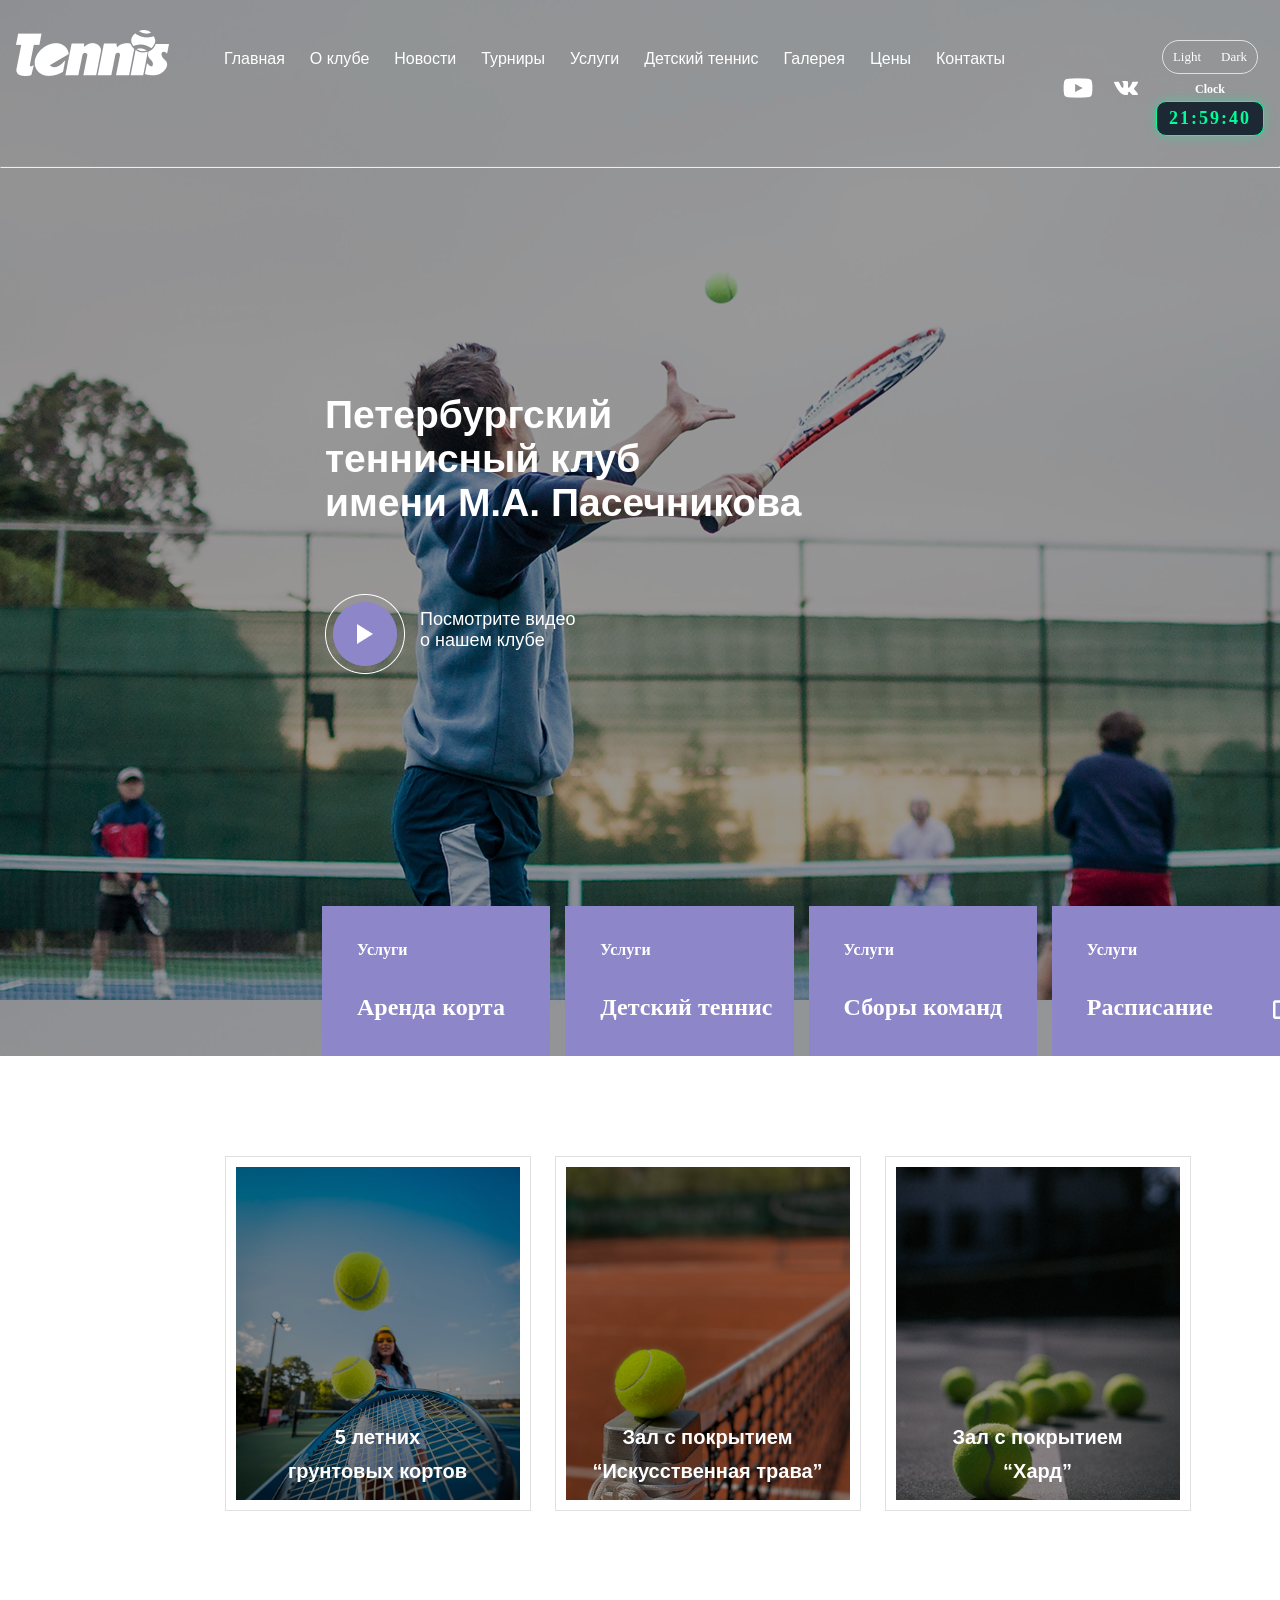
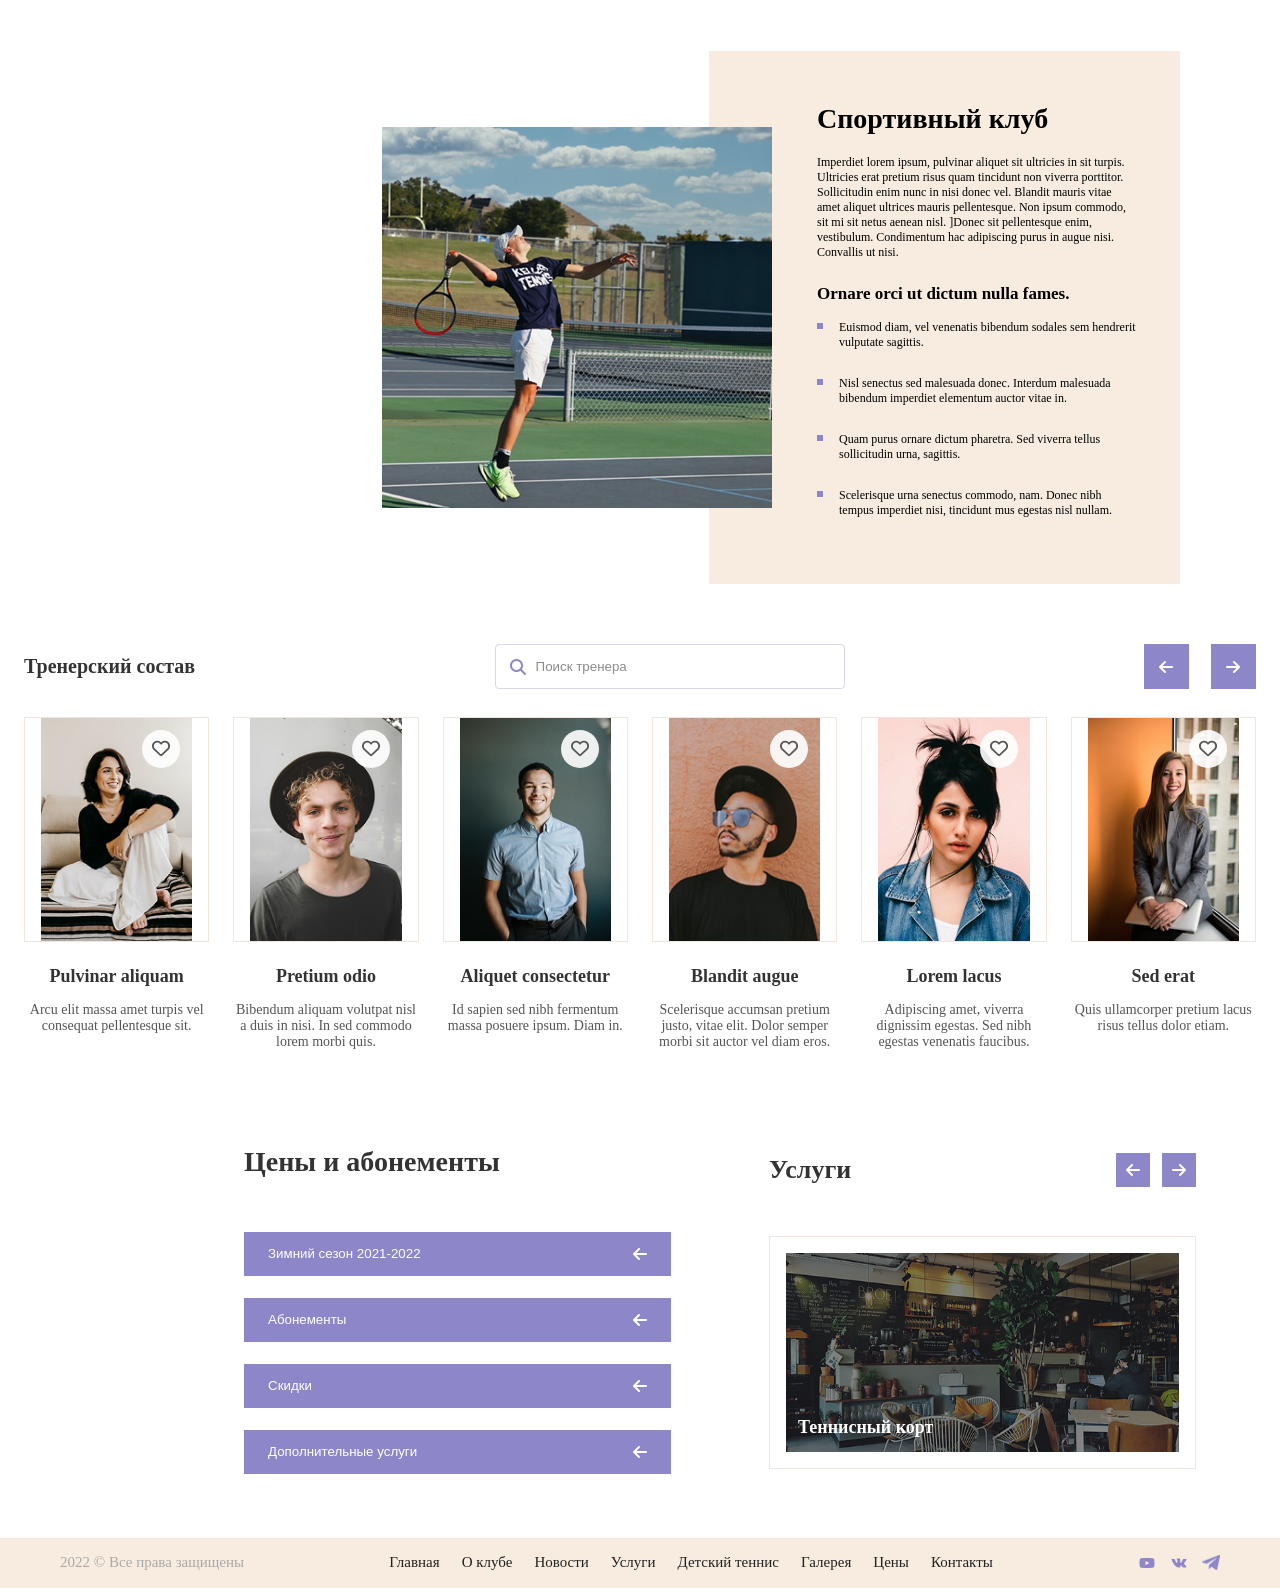
==== home/index.html @ 9b0d2c65 "figma-biti" ====
<!DOCTYPE html>
<html lang="en">
<head>
    <meta charset="UTF-8">
    <meta name="viewport" content="width=device-width, initial-scale=1.0">
    <title>Главная</title>
    <link rel="stylesheet" href="./style.css">
    <link rel="stylesheet" href="https://cdnjs.cloudflare.com/ajax/libs/font-awesome/6.5.2/css/all.min.css">
</head>
<body>
    <div class="pageone">

        <header>
            <div class="logo"><img src="../assets/Group.png" alt="" width="153" height="46" loading="lazy" decoding="async" ></div>
            <nav>
                <ul>
                    <li>Главная</li>
                    <li><a href="../О клубе/О клубе.html">О клубе</a></li>
                    <li><a href="../Новости/Новости.html">Новости</a></li>
                    <li class="element-hidden">Турниры</li>
                    <li class="element-hidden">Услуги</li>
                    <li class="element-hidden">Детский теннис</li>
                    <li class="element-hidden">Галерея</li>
                    <li class="element-hidden">Цены</li>
                    <li class="element-hidden">Контакты</li>
                </ul>
            </nav>
            <div class="vebsite">
                <img src="../assets/soc-icons.png" alt="" width="36" height="36" loading="lazy" decoding="async" >
                <img src="../assets/soc-icons2.svg" alt="" width="36" height="36" loading="lazy" decoding="async" >
                <div class="theme-column">
                    <div class="theme-switcher" role="group" aria-label="Theme">
                        <button class="theme lightBtn" type="button">Light</button>
                        <button class="theme darkBtn" type="button">Dark</button>
                    </div>
                    <div class="clock">
                        <h1>Clock</h1>
                        <h2 class="time">00:00:00</h2>
                    </div>
                </div>
            </div>
        </header>
        <hr>

        <div class="section">
            <div class="matnsec">
                <h2>Петербургский теннисный клуб <br> имени М.А. Пасечникова</h2>
            </div>
            <div class="btnsec">
                <img src="../assets/Group 1.png" alt="" width="80" height="80" loading="lazy" decoding="async" >
                <div class="pibtn">
                    <p>Посмотрите видео</p>
                    <p>о нашем клубе</p>
                </div>
            </div>
        </div>
        <div class="cardslink">
            <div class="cardlink">
                <div class="namecard">
                    <h4>Услуги</h4>
                </div>
                <div class="kartacard">
                    <h2>Аренда корта</h2>
                    <img src="../assets/ci_external-link.png" alt="" width="30" height="30" loading="lazy" decoding="async" >
                </div>
            </div>
            <div class="cardlink">
                <div class="namecard">
                    <h4>Услуги</h4>
                </div>
                <div class="kartacard">
                    <h2>Детский теннис</h2>
                    <img src="../assets/ci_external-link.png" alt="" width="30" height="30" loading="lazy" decoding="async" >
                </div>
            </div>
            <div class="cardlink">
                <div class="namecard">
                    <h4>Услуги</h4>
                </div>
                <div class="kartacard">
                    <h2>Сборы команд</h2>
                    <img src="../assets/ci_external-link.png" alt="" width="30" height="30" loading="lazy" decoding="async" >
                </div>
            </div>
            <div class="cardlink">
                <div class="namecard">
                    <h4>Услуги</h4>
                </div>
                <div class="kartacard">
                    <h2>Расписание</h2>
                    <img src="../assets/ci_external-link.png" alt="" width="30" height="30" loading="lazy" decoding="async" >
                </div>
            </div>
        </div>
    </div>

    <div class="pagetwo">

        <div class="cardspagetwo">
            <div class="cardpagetwo">
                <div class="malumotpagetwo">
                    <img src="../assets/Rectangle 39.png" alt="" width="376" height="450" loading="lazy" decoding="async" >
                    <p class="bottompagetwo">5 летних </p>
                    <p class="bottompagetwotext">грунтовых кортов</p>
                </div>
            </div>
            <div class="cardpagetwo">
                <div class="malumotpagetwo">
                    <img src="../assets/Rectangle 41.png" alt="" width="376" height="450" loading="lazy" decoding="async" >
                    <p class="bottompagetwo">Зал с покрытием </p>
                    <p class="bottompagetwotext">“Искусственная трава”</p>
                </div>
            </div>
            <div class="cardpagetwo">
                <div class="malumotpagetwo">
                    <img src="../assets/Rectangle 43.png" alt="" width="376" height="450" loading="lazy" decoding="async" >
                    <p class="bottompagetwo">Зал с покрытием</p>
                    <p class="bottompagetwotext">“Хард”</p>
                </div>
            </div>
        </div>

    </div>

    <div class="pagethre">
        <img src="../assets/Rectangle 45.png" alt="">

        <div class="cardmatnpagethre">
            <h1>Спортивный клуб</h1>

            <p>Imperdiet lorem ipsum, pulvinar aliquet sit ultricies in sit turpis. Ultricies erat pretium risus quam tincidunt non viverra porttitor. Sollicitudin enim nunc in nisi donec vel. Blandit mauris vitae amet aliquet ultrices mauris pellentesque. Non ipsum commodo, sit mi sit netus aenean nisl. ]Donec sit pellentesque enim, vestibulum. 
            Condimentum hac adipiscing purus in augue nisi. Convallis ut nisi.</p>

            <h3>Ornare orci ut dictum nulla fames. </h3>

            <div class="malumotcardpagethreone">
                <img src="../assets/Rectangle 46.png" alt="">
                <p>Euismod diam, vel venenatis bibendum sodales sem hendrerit vulputate sagittis. </p>
            </div>

            <div class="malumotcardpagethretwo">
                <img src="../assets/Rectangle 46.png" alt="">
                <p>Nisl senectus sed malesuada donec. Interdum malesuada bibendum imperdiet elementum auctor vitae in. </p>
            </div>

            <div class="malumotcardpagethrethre">
                <img src="../assets/Rectangle 46.png" alt="">
                <p>Quam purus ornare dictum pharetra. Sed viverra tellus sollicitudin urna, sagittis. </p>
            </div>

            <div class="malumotcardpagethrefour">
                <img src="../assets/Rectangle 46.png" alt="">
                <p>Scelerisque urna senectus commodo, nam. Donec nibh tempus imperdiet nisi, tincidunt mus egestas nisl nullam.</p>
            </div>
        </div>
    </div>

    <div class="pagefour">
        <div class="headers">
            <div class="namepagefour">
                <h1>Тренерский состав</h1>
            </div>

            <label class="search">
                <i class="fa-solid fa-magnifying-glass"></i>
                <input type="search" placeholder="Поиск тренера">
            </label>

            <div class="leftorrightheaders">
                <button class="belgi-btn">
                    <i class="fa-solid fa-arrow-left"></i>
                </button>

                <button class="belgi-btn">
                    <i class="fa-solid fa-arrow-right"></i>
                </button>
            </div>
        </div>

        <div class="cardsheaders">
            <div class="cardheaders">
                <div class="photo">
                    <img src="../assets/Rectangle 39 (2).png" alt="">
                    <button class="like-btn" type="button" aria-label="Нравится: Pulvinar aliquam" aria-pressed="false">
                        <i class="fa-regular fa-heart"></i>
                    </button>
                </div>

                <div class="malumotimgpagefour">
                    <h1>Pulvinar aliquam</h1>
                    <p>Arcu elit massa amet turpis vel consequat pellentesque sit. </p>
                </div>
            </div>
            <div class="cardheaders">
                <div class="photo">
                    <img src="../assets/Rectangle 52.png" alt="">
                    <button class="like-btn" type="button" aria-label="Нравится: Pretium odio" aria-pressed="false">
                        <i class="fa-regular fa-heart"></i>
                    </button>
                </div>

                <div class="malumotimgpagefour">
                    <h1>Pretium odio</h1>
                    <p>Bibendum aliquam volutpat nisl a duis in nisi. In sed commodo lorem morbi quis. </p>
                </div>
            </div>
            <div class="cardheaders">
                <div class="photo">
                    <img src="../assets/Rectangle 54.png" alt="">
                    <button class="like-btn" type="button" aria-label="Нравится: Aliquet consectetur" aria-pressed="false">
                        <i class="fa-regular fa-heart"></i>
                    </button>
                </div>

                <div class="malumotimgpagefour">
                    <h1>Aliquet consectetur</h1>
                    <p>Id sapien sed nibh fermentum massa posuere ipsum. Diam in.</p>
                </div>
            </div>
            <div class="cardheaders">
                <div class="photo">
                    <img src="../assets/Rectangle 56.png" alt="">
                    <button class="like-btn" type="button" aria-label="Нравится: Blandit augue" aria-pressed="false">
                        <i class="fa-regular fa-heart"></i>
                    </button>
                </div>

                <div class="malumotimgpagefour">
                    <h1>Blandit augue</h1>
                    <p>Scelerisque accumsan pretium justo, vitae elit. Dolor semper morbi sit auctor vel diam eros.</p>
                </div>
            </div>
            <div class="cardheaders">
                <div class="photo">
                    <img src="../assets/Rectangle 58.png" alt="">
                    <button class="like-btn" type="button" aria-label="Нравится: Lorem lacus" aria-pressed="false">
                        <i class="fa-regular fa-heart"></i>
                    </button>
                </div>

                <div class="malumotimgpagefour">
                    <h1>Lorem lacus</h1>
                    <p>Adipiscing amet, viverra dignissim egestas. Sed nibh egestas venenatis faucibus. </p>
                </div>
            </div>
            <div class="cardheaders">
                <div class="photo">
                    <img src="../assets/Rectangle 60.png" alt="">
                    <button class="like-btn" type="button" aria-label="Нравится: Sed erat" aria-pressed="false">
                        <i class="fa-regular fa-heart"></i>
                    </button>
                </div>

                <div class="malumotimgpagefour">
                    <h1>Sed erat</h1>
                    <p>Quis ullamcorper pretium lacus risus tellus dolor etiam. </p>
                </div>
            </div>
        </div>
        <button class="see-all-btn" type="button">See All</button>
    </div>

    <div class="pagefive">
        <div class="ongpagefive">
            <h1>Цены и абонементы</h1>
            <div class="btnspagefive">
                <button class="buttonpagefive">
                    <span>Зимний сезон 2021-2022</span>
                    <i class="fa-solid fa-arrow-left"></i>
                </button>
                <button class="buttonpagefive">
                    <span>Абонементы</span>
                    <i class="fa-solid fa-arrow-left"></i>
                </button>
                <button class="buttonpagefive">
                    <span>Скидки</span>
                    <i class="fa-solid fa-arrow-left"></i>
                </button>
                <button class="buttonpagefive">
                    <span>Дополнительные услуги</span>
                    <i class="fa-solid fa-arrow-left"></i>
                </button>
            </div>
        </div>
        <div class="chappagefive" id="services">
            <div class="uslugchap">
                <h2>Услуги</h2>
                <div class="ongvachaptugma">
                    <button class="belgi-btn">
                        <i class="fa-solid fa-arrow-left"></i>
                    </button>
                    <button class="belgi-btn">
                        <i class="fa-solid fa-arrow-right"></i>
                    </button>
                </div>
            </div>
            <div class="uslugarasm">
                <img src="../assets/Rectangle 39 (3).png" alt="Теннисный корт">
                <h3>Теннисный корт</h3>
            </div>
        </div>
    </div>
    <footer class="footer">
        <div class="footer-malumotlari">
            <p class="footer-since-malumoti">2022 © Все права защищены</p>
            <nav class="footer-nav">
                <ul>
                    <li>Главная</li>
                    <li>О клубе</li>
                    <li>Новости</li>
                    <li>Услуги</li>
                    <li>Детский теннис</li>
                    <li>Галерея</li>
                    <li>Цены</li>
                    <li>Контакты</li>
                </ul>
            </nav>
            <div class="footer-iconlari">
                <img src="../assets/soc-icons-youtube.png" alt="YouTube">
                <img src="../assets/soc-icons.svg" alt="ВКонтакте">
                <img src="../assets/Vector.png" alt="Telegram">
            </div>
        </div>
    </footer>
    <!-- Js -->
     <script src="script.js"></script>
</body>
</html>
---- home/style.css ----
* {
    margin: 0;
    padding: 0;
    box-sizing: border-box;
}


.pageone {
    min-height: 1000px;
    background-image: url("../assets/Rectangle\ 26.png");
    margin-bottom: 100px;
}

.dark .pageone {
    background-image: linear-gradient(rgba(4, 8, 15, 0.78), rgba(4, 8, 15, 0.78)), url("../assets/Rectangle\ 26.png");
}

.dark {
    background-color: #0a0a0a;
    color: white;
}

.dark .cardmatnpagethre {
    background-color: #1b1b1b;
}

.dark .namepagefour h1 {
    color: white;
}

.dark .malumotimgpagefour h1 {
    color: white;
}

.dark .malumotimgpagefour p {
    color: white;
}

.dark .ongpagefive h1 {
    color: white;
}

.dark .uslugchap h2 {
    color: white;
}

.dark .search input {
    color: white;
}

.dark .photo {
    border-color: #333;
}

.dark .uslugarasm {
    border-color: #333;
}

.dark .footer {
    background-color: #1b1b1b;
    color: #f1f1f1;
}

.dark .footer-nav {
    color: #f1f1f1;
}

.clock {
    display: flex;
    flex-direction: column;
    align-items: center;
    gap: 4px;
}

.clock h1 {
    margin: 0;
    color: #fff;
    font-size: 12px;
}

.clock .time {
    padding: 6px 12px;
    border: 1px solid #00ff99;
    border-radius: 10px;
    background: #1c2935;
    box-shadow: 0 0 12px #00ff9955;
    color: #00ff99;
    font-size: 18px;
    letter-spacing: 2px;
    font-variant-numeric: tabular-nums;
    white-space: nowrap;
}



header {
    display: flex;
    align-items: flex-start;
    justify-content: space-between;
    gap: 10px;
    padding: 0 16px;
}


header nav ul {
    display: flex;
    justify-content: center;
    gap: 25px;
    margin-top: 50px;
}

header nav ul li {
    list-style: none;
    color: white;
    font-family: Arial, Helvetica, sans-serif;
    cursor: pointer;
}

header nav ul li a {
    text-decoration: none;
    color: white;
}

hr {
    margin-top: 30px;
}

.logo {
    margin-top: 30px;
}

.vebsite {
    display: flex;
    align-items: center;
    gap: 12px;
    margin-top: 40px;
}

.theme-column {
    display: flex;
    flex-direction: column;
    align-items: center;
    gap: 8px;
}

.theme-switcher {
    display: flex;
    border: 1px solid rgba(255, 255, 255, 0.7);
    border-radius: 18px;
}

.theme {
    padding: 8px 10px;
    border: 0;
    background: transparent;
    color: #fff;
    cursor: pointer;
    font: inherit;
    font-size: 13px;
}


.matnsec {
    width: 486px;
    height: 201px;
    font-size: 26px;
    color: white;
    font-family: "Montserrat", "Segoe UI", Tahoma, Geneva, Verdana, sans-serif;
    margin-left: 325px;
    margin-top: 225px;
}

.btnsec {
    display: flex;
    margin-left: 325px;
}

.btnsec img {
    cursor: pointer;
}

.pibtn {
    margin-left: 15px;
    margin-top: 15px;
    color: white;
    font-family: "Montserrat", "Segoe UI", Tahoma, Geneva, Verdana, sans-serif;
    font-size: 18px;
}

.cardslink {
    display: grid;
    grid-template-columns: repeat(4, 1fr);
    margin-left: 322px;
    margin-top: 232px;
    gap: 15px;
}

.cardlink {
    min-width: 0;
    height: 150px;
    background-color: #8d86c9;
    padding-top: 35px;
}

.namecard {
    margin-left: 35px;
}

.namecard h4 {
    color: white;
}

.kartacard {
    display: flex;
    gap: 55px;
    margin-left: 35px;
    margin-top: 35px;
    cursor: pointer;
}

.kartacard h2 {
    color: white;
    white-space: nowrap;
}

.pagetwo {
    padding: 0 24px 80px;
}

.cardspagetwo {
    display: flex;
    justify-content: center;
    gap: 24px;
    max-width: 1296px;
    margin-left: 135px;
}

.cardpagetwo {
    width: 306px;
    max-width: 100%;
    min-width: 0;
}

.malumotpagetwo {
    position: relative;
    min-height: 355px;
    color: white;
    text-align: center;
}


.malumotpagetwo img {
    position: absolute;
    top: 0;
    right: 0;
    bottom: 0;
    left: 0;
    width: 100%;
    height: 100%;
    padding-top: 10px;
    padding-right: 10px;
    padding-bottom: 10px;
    padding-left: 10px;
    border: 0.5px solid rgba(128, 128, 128, 0.248);
}

.malumotpagetwo p {
    position: absolute;
    z-index: 1;
    right: 12px;
    left: 12px;
    font-family: "Montserrat", "Segoe UI", Tahoma, Geneva, Verdana, sans-serif;
    font-size: 20px;
    font-weight: 700;
}

.malumotpagetwo p:first-of-type {
    bottom: 62px;
}

.malumotpagetwo p:last-of-type {
    bottom: 28px;
}

.bottompagetwo {
    bottom: 62px;
}

.bottompagetwotext {
    bottom: 28px;
}

.pagethre {
    display: flex;
    align-items: center;
    width: 800px;
    margin-top: 60px;
    margin-bottom: 60px;
    margin-left: 382px;
}

.pagethre img {
    width: 390px;
    height: 381px;
    object-fit: cover;
    z-index: 1;
}

.cardmatnpagethre {
    width: 471px;
    min-height: 484px;
    background-color: #f7ecdf;
    padding-top: 52px;
    padding-right: 44px;
    padding-bottom: 40px;
    padding-left: 108px;
    margin-left: -63px;
}

.cardmatnpagethre h1 {
    font-size: 28px;
    margin-bottom: 20px;
}

.cardmatnpagethre p {
    font-size: 12px;
    margin-bottom: 14px;
}

.cardmatnpagethre h3 {
    font-size: 17px;
    margin-top: 24px;
    margin-right: 0;
    margin-bottom: 16px;
    margin-left: 0;
}

.cardmatnpagethre div {
    display: flex;
    gap: 16px;
    margin-bottom: 12px;
}

.cardmatnpagethre div img {
    width: 6px;
    height: 6px;
    margin-top: 3px;
}

.pagefour {
    max-width: 1296px;
    margin: 0 auto;
    padding: 0 24px 64px;
}

.headers {
    display: flex;
    align-items: center;
    justify-content: space-between;
    gap: 24px;
    margin-bottom: 28px;
}

.namepagefour h1 {
    color: #333;
    font-size: 20px;
}

.cardsheaders {
    display: grid;
    grid-template-columns: repeat(6, minmax(0, 1fr));
    gap: 24px;
}

.see-all-btn {
    display: none;
}

.cardheaders {
    text-align: center;
}

.photo {
    position: relative;
    padding: 0 16px;
    border: 1px solid #eee6df;
}

.photo img {
    display: block;
    width: 100%;
    aspect-ratio: 0.68;
    object-fit: cover;
    object-position: center top;
}

.like-btn {
    position: absolute;
    top: 12px;
    right: 28px;
    display: grid;
    width: 38px;
    height: 38px;
    place-items: center;
    border: 0;
    border-radius: 50%;
    background: rgba(255, 255, 255, 0.9);
    color: #555;
    cursor: pointer;
    font-size: 18px;
    transition: color 0.2s ease, transform 0.2s ease;
}

.like-btn:hover {
    transform: scale(1.08);
}

.like-btn:focus-visible {
    outline: 2px solid #8d86c9;
    outline-offset: 2px;
}

.like-btn.is-liked {
    color: #e54864;
}

.malumotimgpagefour {
    padding-top: 24px;
}

.malumotimgpagefour h1 {
    margin-bottom: 15px;
    color: #333;
    font-size: 18px;
    font-weight: 600;
}

.malumotimgpagefour p {
    color: #555;
    font-size: 14px;
}

.search {
    display: flex;
    align-items: center;
    gap: 10px;
    width: 350px;
    height: 45px;
    padding: 0 14px;
    border: 1px solid #d9d7e8;
    border-radius: 4px;
    color: #8D86C9;
}

.search input {
    width: 100%;
    border: none;
    outline: none;
    background: transparent;
    color: #1f1f1f;
}

.search input::placeholder {
    color: #8b8b8b;
}

.leftorrightheaders {
    display: flex;
    gap: 22px;
}

.belgi-btn {
    width: 45px;
    height: 45px;
    background: #8D86C9;
    border: none;
    display: flex;
    align-items: center;
    justify-content: center;
    color: #fff;
    cursor: pointer;
}

.belgi-btn i {
    font-size: 16px;
    color: #fff;
}

.pagefive {
    display: grid;
    grid-template-columns: 1fr 1fr;
    width: 952px;
    gap: 98px;
    margin-left: 244px;
    padding: 32px 0 64px;
}

.ongpagefive h1 {
    margin-bottom: 54px;
    color: #333;
    font-size: 28px;
}

.btnspagefive {
    display: grid;
    gap: 22px;
}

.buttonpagefive {
    display: flex;
    align-items: center;
    justify-content: space-between;
    width: 100%;
    height: 44px;
    padding: 0 24px;
    border: none;
    background: #8D86C9;
    color: #fff;
    cursor: pointer;
}

.buttonpagefive i {
    font-size: 16px;
}

.uslugchap {
    display: flex;
    align-items: center;
    justify-content: space-between;
    height: 48px;
    margin-bottom: 42px;
}

.uslugchap h2 {
    color: #333;
    font-size: 26px;
}

.ongvachaptugma {
    display: flex;
    gap: 12px;
}

.ongvachaptugma .belgi-btn {
    width: 34px;
    height: 34px;
}

.uslugarasm {
    position: relative;
    padding: 16px;
    border: 1px solid #eee6df;
}

.uslugarasm img {
    display: block;
    width: 100%;
    height: 199px;
}

.uslugarasm h3 {
    position: absolute;
    right: 28px;
    bottom: 30px;
    left: 28px;
    color: #fff;
    font-size: 18px;
}

.footer {
    background: #f7ecdf;
    color: #222;
}

.footer-malumotlari {
    display: flex;
    align-items: center;
    justify-content: space-between;
    gap: 28px;
    width: 100%;
    height: 50px;
    margin: 0 auto;
    padding: 12px 60px;
}

.footer-nav {
    color: #222;
    font-size: 15px;
    white-space: nowrap;
}

.footer-nav ul {
    display: flex;
    align-items: center;
    gap: 22px;
}

.footer-nav li {
    list-style: none;
}

.footer-iconlari {
    display: flex;
    align-items: center;
    gap: 14px;
}

.footer-iconlari img {
    display: block;
    width: 18px;
    height: 18px;
    object-fit: contain;
}

.footer-since-malumoti {
    color: #aaa;
    font-size: 15px;
    white-space: nowrap;
}

@media (max-width: 1024px) {
    header {
        justify-content: space-between;
        gap: 24px;
        padding-right: 24px;
    }

    .logo {
        margin-left: 0;
    }

    header nav ul {
        gap: 35px;
        margin-top: 47px;
    }

    header nav ul li {
        font-size: 15px;
    }

    .element-hidden {
        display: none;
    }

    .logo img {
        width: 125px;
        height: 38px;
    }

    .vebsite img {
        width: 28px;
        height: 28px;
    }

    .theme {
        padding: 6px 8px;
        font-size: 12px;
    }

    .cardslink {
        margin-left: 0;
        padding-right: 24px;
        padding-left: 24px;
    }

    .cardspagetwo {
        margin-left: 0;
    }

    .cardlink {
        margin-top: 10px;
    }

    .namecard {
        margin-left: 20px;
    }

    .kartacard {
        margin-left: 20px;
    }

    .kartacard {
        justify-content: space-between;
        gap: 12px;
        margin-right: 20px;
    }

    .kartacard h2 {
        font-size: 16px;
    }

    .pagethre {
        width: 100%;
        margin-right: 0;
        margin-left: 0;
        padding-right: 24px;
        padding-left: 24px;
    }

    .cardsheaders {
        grid-template-columns: repeat(3, minmax(0, 1fr));
    }

    .see-all-btn {
        display: block;
        margin: 24px auto 0;
        padding: 12px 28px;
        border: none;
        background: #8d86c9;
        color: #fff;
        cursor: pointer;
    }

    .pagefive {
        width: 100%;
        gap: 40px;
        margin-right: 0;
        margin-left: 0;
        padding-right: 24px;
        padding-left: 24px;
    }

    .footer-malumotlari {
        display: grid;
        grid-template-columns: 1fr;
        justify-items: center;
        gap: 16px;
        padding-top: 12px;
        padding-bottom: 12px;
    }

    .footer-nav ul {
        display: grid;
        grid-template-columns: repeat(4, minmax(0, 1fr));
        justify-items: center;
        gap: 12px 18px;
    }
}

@media (max-width: 768px) {
    .pageone {
        min-height: 870px;
        padding-bottom: 32px;
        background-position: center;
        background-size: cover;
    }

    header {
        display: flex;
        flex-direction: column;
        align-items: center;
        gap: 12px;
        padding: 0 16px;
    }

    .logo {
        margin-top: 0;
        margin-left: 0;
    }

    .logo img {
        width: 110px;
        height: 33px;
    }

    header nav {
        flex: none;
        width: 100%;
    }

    header nav ul {
        margin-top: 0;
        justify-content: center;
        gap: 8px;
    }

    header nav ul li {
        font-size: 10px;
    }

    .vebsite {
        margin-top: 0;
        justify-content: center;
    }

    .vebsite img {
        width: 24px;
        height: 24px;
    }

    .theme {
        padding: 5px 6px;
        font-size: 10px;
    }

    hr {
        margin-top: 16px;
    }

    .matnsec {
        width: 100%;
        height: 150px;
        margin-top: 80px;
        margin-right: 0;
        margin-left: 0;
        padding-right: 24px;
        padding-left: 24px;
        font-size: 22px;
    }

    .btnsec {
        margin-left: 24px;
    }

    .cardslink {
        grid-template-columns: repeat(2, minmax(0, 1fr));
        margin-top: 80px;
        gap: 12px;
    }

    .kartacard {
        align-items: center;
    }

    .kartacard h2 {
        font-size: 12px;
    }

    .cardspagetwo {
        display: grid;
        grid-template-columns: repeat(2, minmax(0, 1fr));
        gap: 16px;
    }

    .cardpagetwo {
        width: 100%;
    }

    .pagethre {
        align-items: stretch;
        width: 100%;
        margin-right: 0;
        margin-left: 0;
        padding-right: 24px;
        padding-left: 24px;
    }

    .pagethre img {
        width: 42%;
        min-width: 0;
        height: 240px;
        object-fit: cover;
    }

    .cardmatnpagethre {
        width: 58%;
        min-width: 0;
        margin-left: 0;
        padding: 32px 24px 24px;
    }

    .headers {
        display: grid;
        grid-template-columns: 1fr auto;
        align-items: center;
    }

    .search {
        grid-column: 1 / -1;
        width: 100%;
    }

    .cardsheaders {
        grid-template-columns: repeat(2, minmax(0, 1fr));
        gap: 20px;
    }

    .cardsheaders .cardheaders:nth-child(n + 3) {
        display: none;
    }

    .pagefive {
        grid-template-columns: 1fr;
        gap: 40px;
    }

    .footer-malumotlari {
        display: grid;
        grid-template-columns: 1fr;
        justify-items: center;
        gap: 16px;
        padding-top: 16px;
        padding-bottom: 16px;
    }

    .footer-nav {
        width: 100%;
        white-space: normal;
    }

    .footer-nav ul {
        display: grid;
        grid-template-columns: repeat(4, minmax(0, 1fr));
        justify-items: center;
        gap: 12px 18px;
    }
}

@media (max-width: 480px) {
    .pageone {
        min-height: 810px;
    }

    header nav ul {
        gap: 4px;
    }

    header nav ul li {
        font-size: 8px;
    }

    .logo img {
        width: 90px;
        height: 27px;
    }

    .vebsite {
        gap: 8px;
    }

    .vebsite img {
        width: 20px;
        height: 20px;
    }

    .theme {
        padding: 4px 5px;
        font-size: 9px;
    }

    .matnsec {
        margin-top: 56px;
        font-size: 18px;
    }

    .cardslink {
        margin-top: 56px;
    }

    .namecard {
        margin-left: 16px;
    }

    .kartacard {
        margin-left: 12px;
        gap: 2px;
        margin-right: 6px;
    }

    .kartacard h2 {
        font-size: 11px;
    }

    .kartacard img {
        width: 18px;
        height: 18px;
    }

    .cardspagetwo {
        flex-direction: column;
    }

    .cardpagetwo {
        width: 100%;
    }

    .pagethre {
        flex-direction: column;
        margin-right: 0;
        margin-left: 0;
    }

    .pagethre img {
        width: 100%;
        height: 280px;
    }

    .cardmatnpagethre {
        width: 100%;
        min-height: 0;
        margin-top: -24px;
        margin-left: 0;
        padding-top: 48px;
        padding-right: 24px;
        padding-bottom: 24px;
        padding-left: 24px;
    }

    .pagefour {
        padding-right: 16px;
        padding-left: 16px;
    }

    .cardsheaders {
        gap: 16px;
    }

    .photo {
        padding-right: 8px;
        padding-left: 8px;
    }

    .like-btn {
        right: 12px;
    }

    .malumotimgpagefour h1 {
        font-size: 16px;
    }

    .pagefive {
        width: 100%;
        margin-right: 0;
        margin-left: 0;
        padding-right: 16px;
        padding-left: 16px;
    }

    .pagethre {
        padding-right: 16px;
        padding-left: 16px;
    }

    .footer-since-malumoti {
        font-size: 12px;
    }

    .cardspagetwo {
        grid-template-columns: 1fr;
    }

    .footer-nav ul {
        grid-template-columns: repeat(2, minmax(0, 1fr));
    }
}
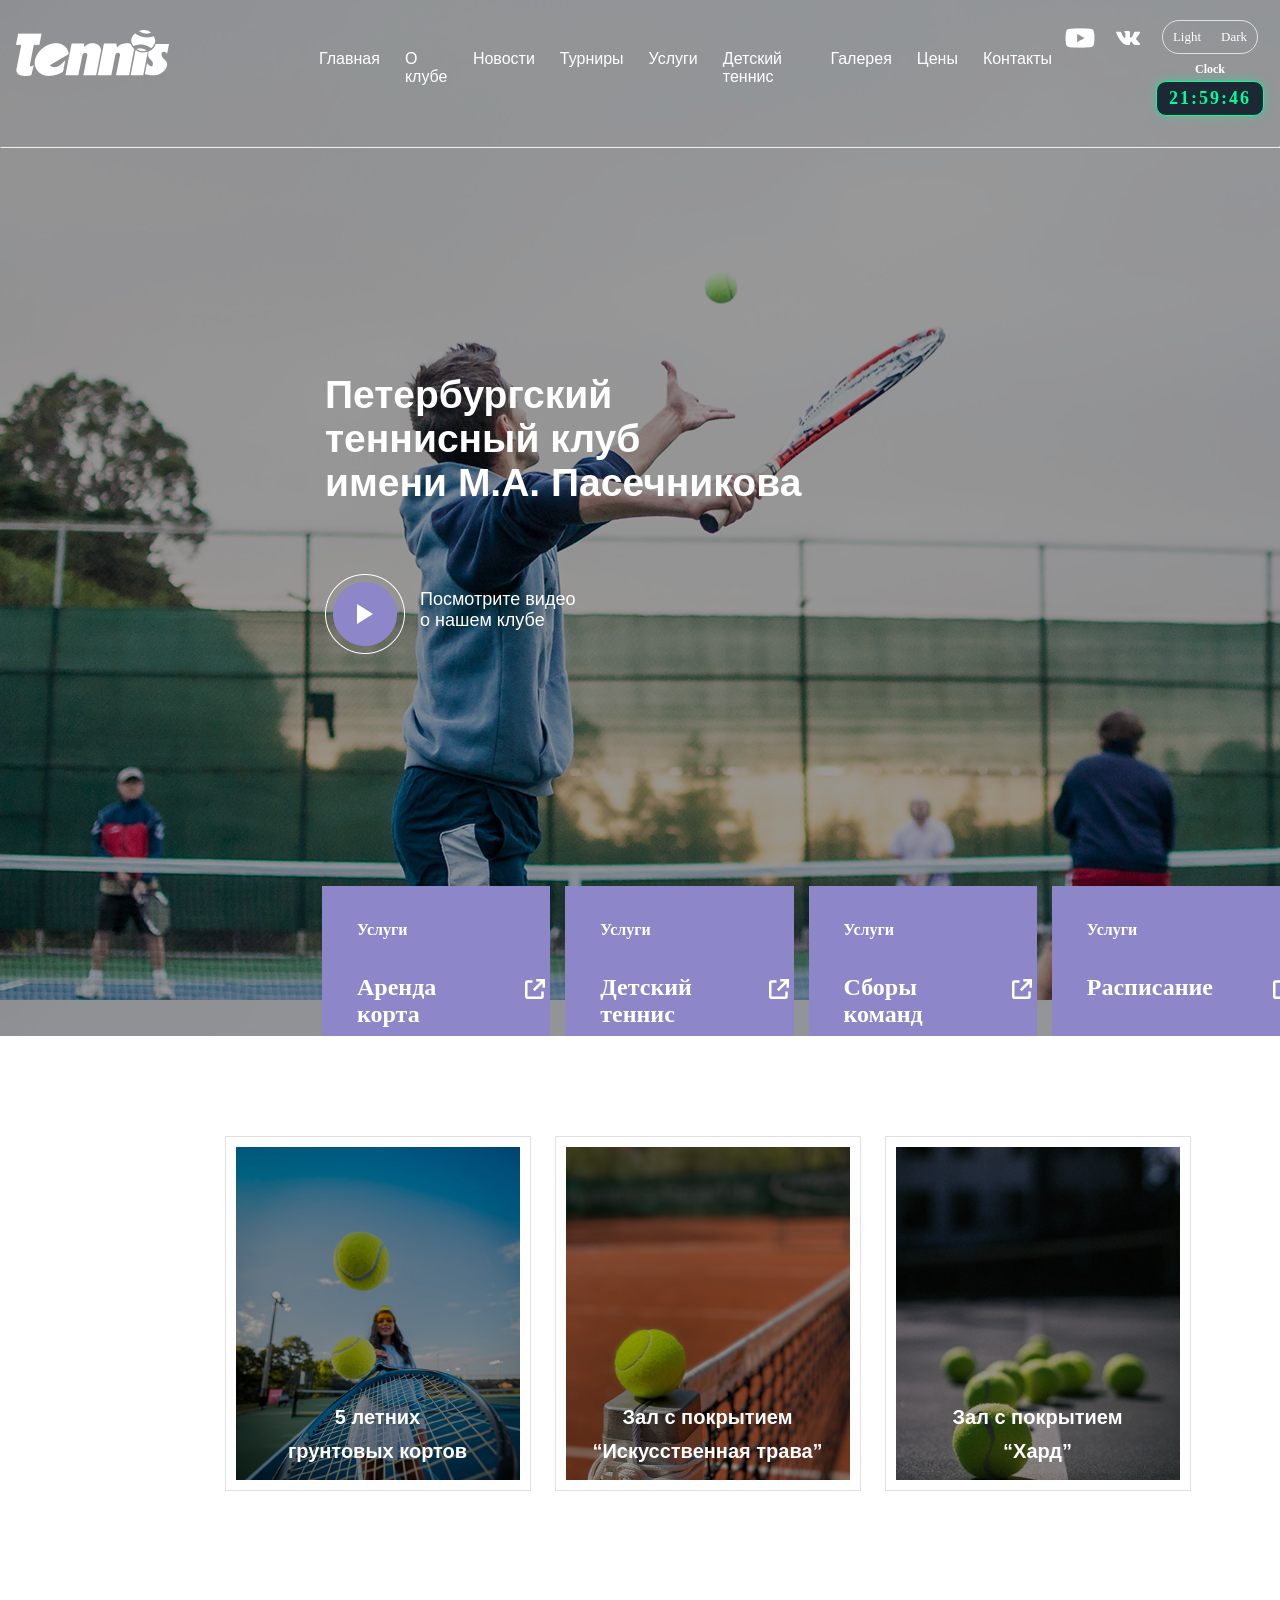
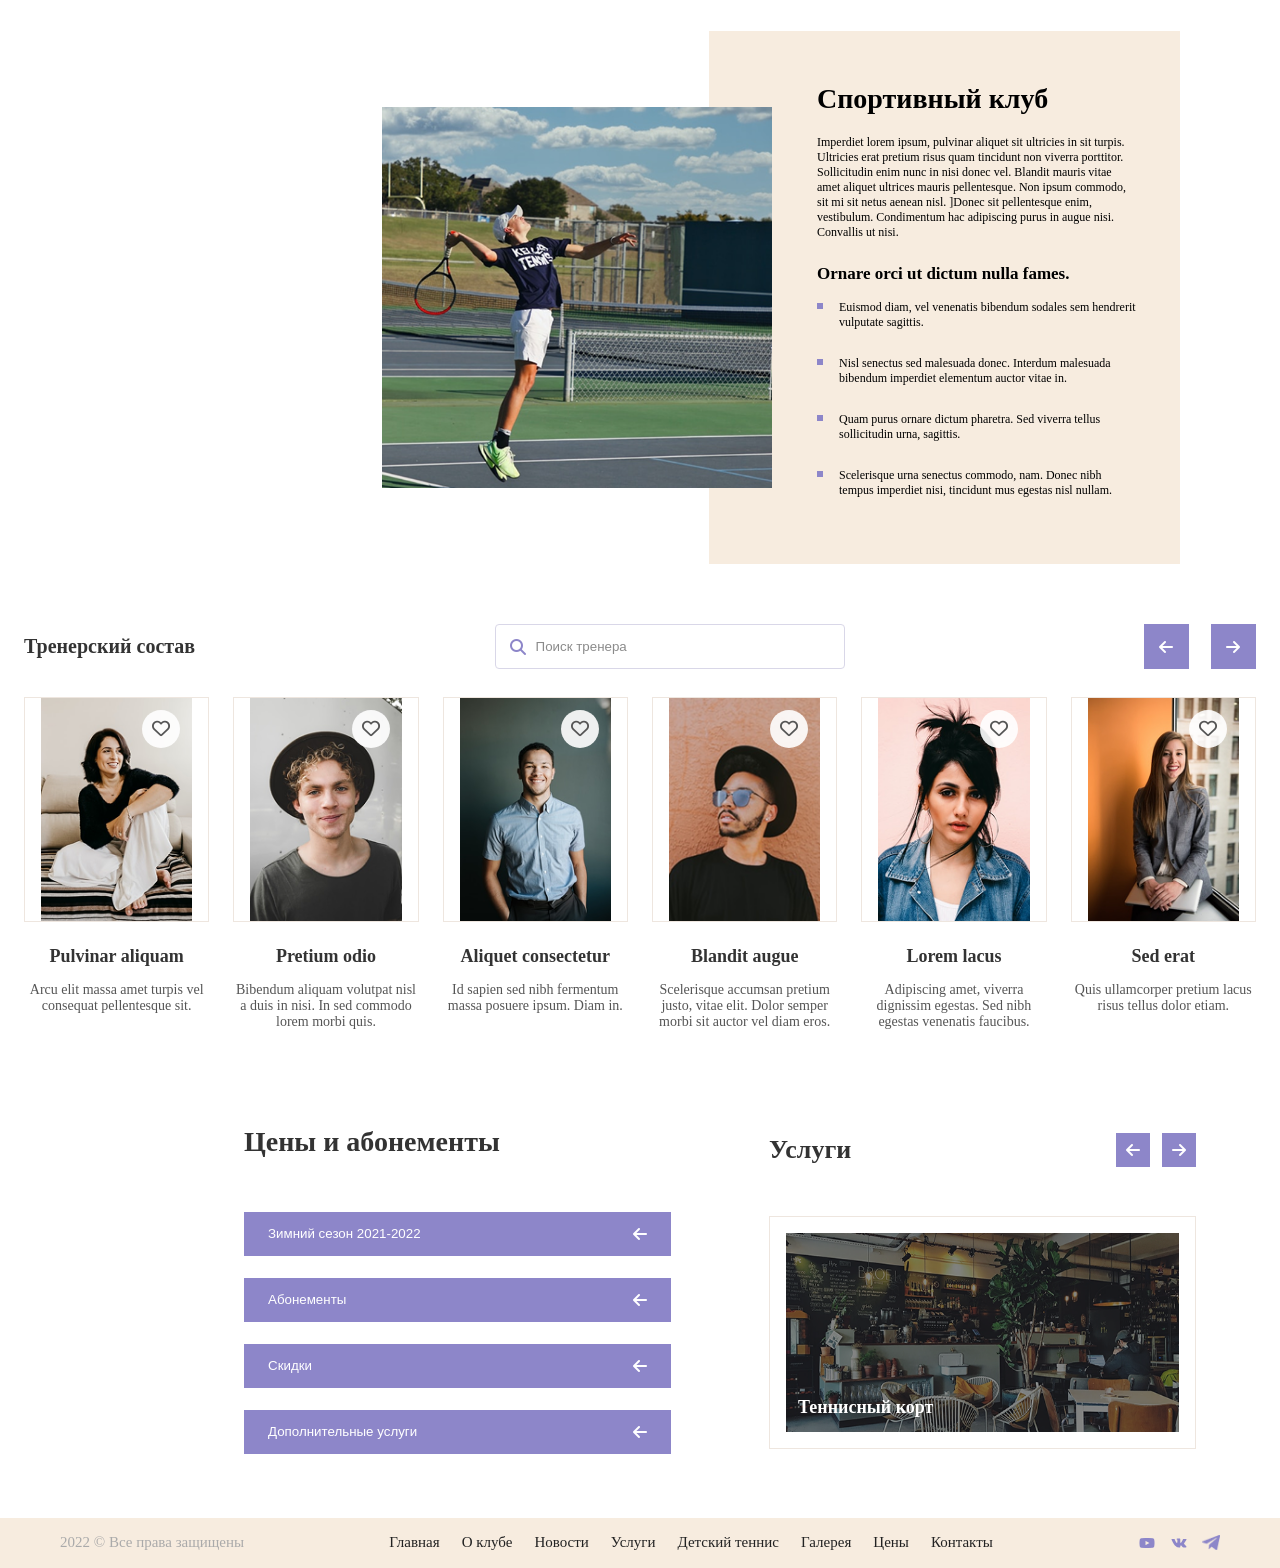
==== commit ed582e7f: "edit-figma" ====
--- a/home/index.html
+++ b/home/index.html
@@ -26,8 +26,10 @@
                 </ul>
             </nav>
             <div class="vebsite">
-                <img src="../assets/soc-icons.png" alt="" width="36" height="36" loading="lazy" decoding="async" >
-                <img src="../assets/soc-icons2.svg" alt="" width="36" height="36" loading="lazy" decoding="async" >
+                <img src="../assets/soc-icons.png" alt="" width="36" height="36" loading="lazy" decoding="async">
+                <img src="../assets/soc-icons2.svg" alt="" width="36" height="36" loading="lazy" decoding="async">
+            </div>
+            <div class="header-clock-darkmode">
                 <div class="theme-column">
                     <div class="theme-switcher" role="group" aria-label="Theme">
                         <button class="theme lightBtn" type="button">Light</button>
--- a/home/style.css
+++ b/home/style.css
@@ -88,7 +88,6 @@
     font-size: 18px;
     letter-spacing: 2px;
     font-variant-numeric: tabular-nums;
-    white-space: nowrap;
 }
 
 
@@ -109,6 +108,10 @@
     margin-top: 50px;
 }
 
+header nav {
+    margin-left: 140px;
+}
+
 header nav ul li {
     list-style: none;
     color: white;
@@ -133,7 +136,14 @@
     display: flex;
     align-items: center;
     gap: 12px;
-    margin-top: 40px;
+    margin-top: 20px;
+    margin-left: auto;
+}
+
+.header-clock-darkmode {
+    display: flex;
+    align-items: center;
+    margin-top: 20px;
 }
 
 .theme-column {
@@ -220,7 +230,6 @@
 
 .kartacard h2 {
     color: white;
-    white-space: nowrap;
 }
 
 .pagetwo {
@@ -586,7 +595,6 @@
 .footer-nav {
     color: #222;
     font-size: 15px;
-    white-space: nowrap;
 }
 
 .footer-nav ul {
@@ -615,7 +623,6 @@
 .footer-since-malumoti {
     color: #aaa;
     font-size: 15px;
-    white-space: nowrap;
 }
 
 @media (max-width: 1024px) {
@@ -626,6 +633,10 @@
     }
 
     .logo {
+        margin-left: 0;
+    }
+
+    header nav {
         margin-left: 0;
     }
 
@@ -780,7 +791,12 @@
 
     .vebsite {
         margin-top: 0;
+        margin-left: 0;
         justify-content: center;
+    }
+
+    .header-clock-darkmode {
+        margin-top: 0;
     }
 
     .vebsite img {
@@ -811,6 +827,8 @@
     .btnsec {
         margin-left: 24px;
     }
+
+
 
     .cardslink {
         grid-template-columns: repeat(2, minmax(0, 1fr));
@@ -895,7 +913,6 @@
 
     .footer-nav {
         width: 100%;
-        white-space: normal;
     }
 
     .footer-nav ul {
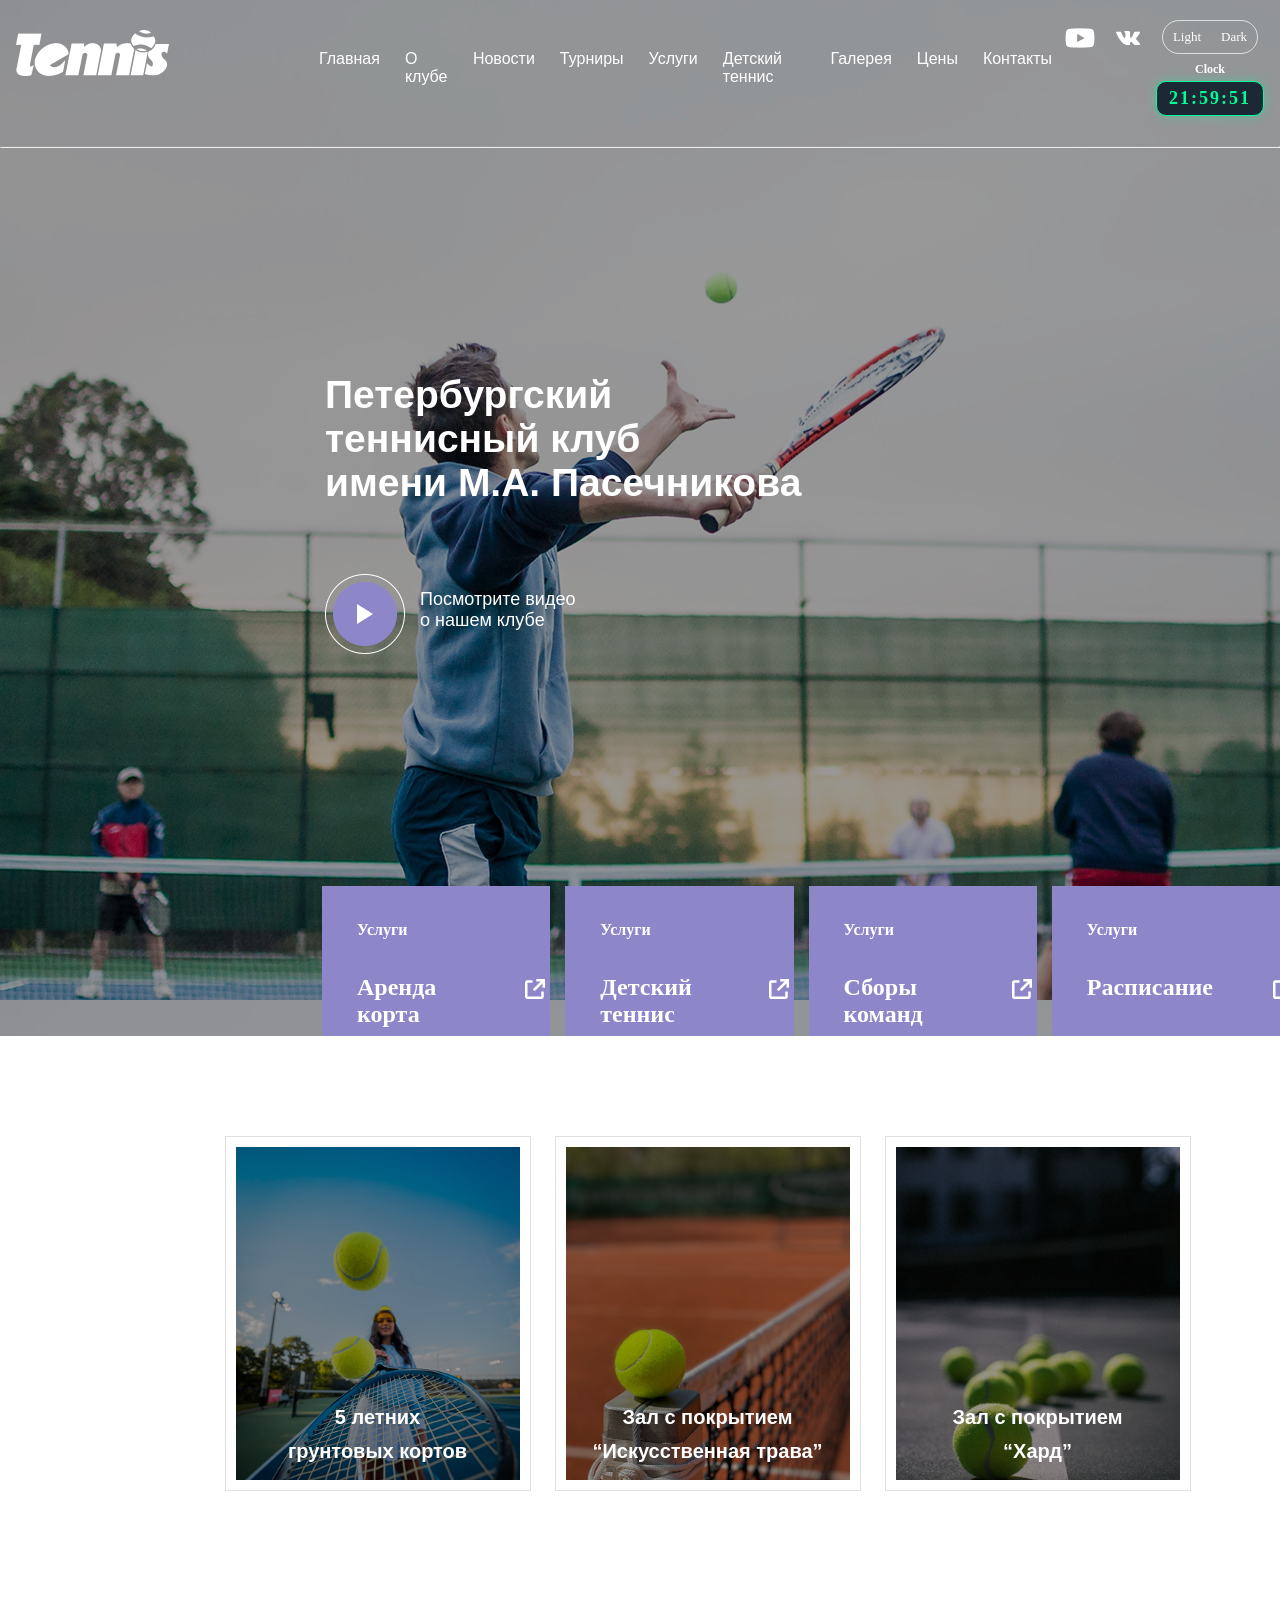
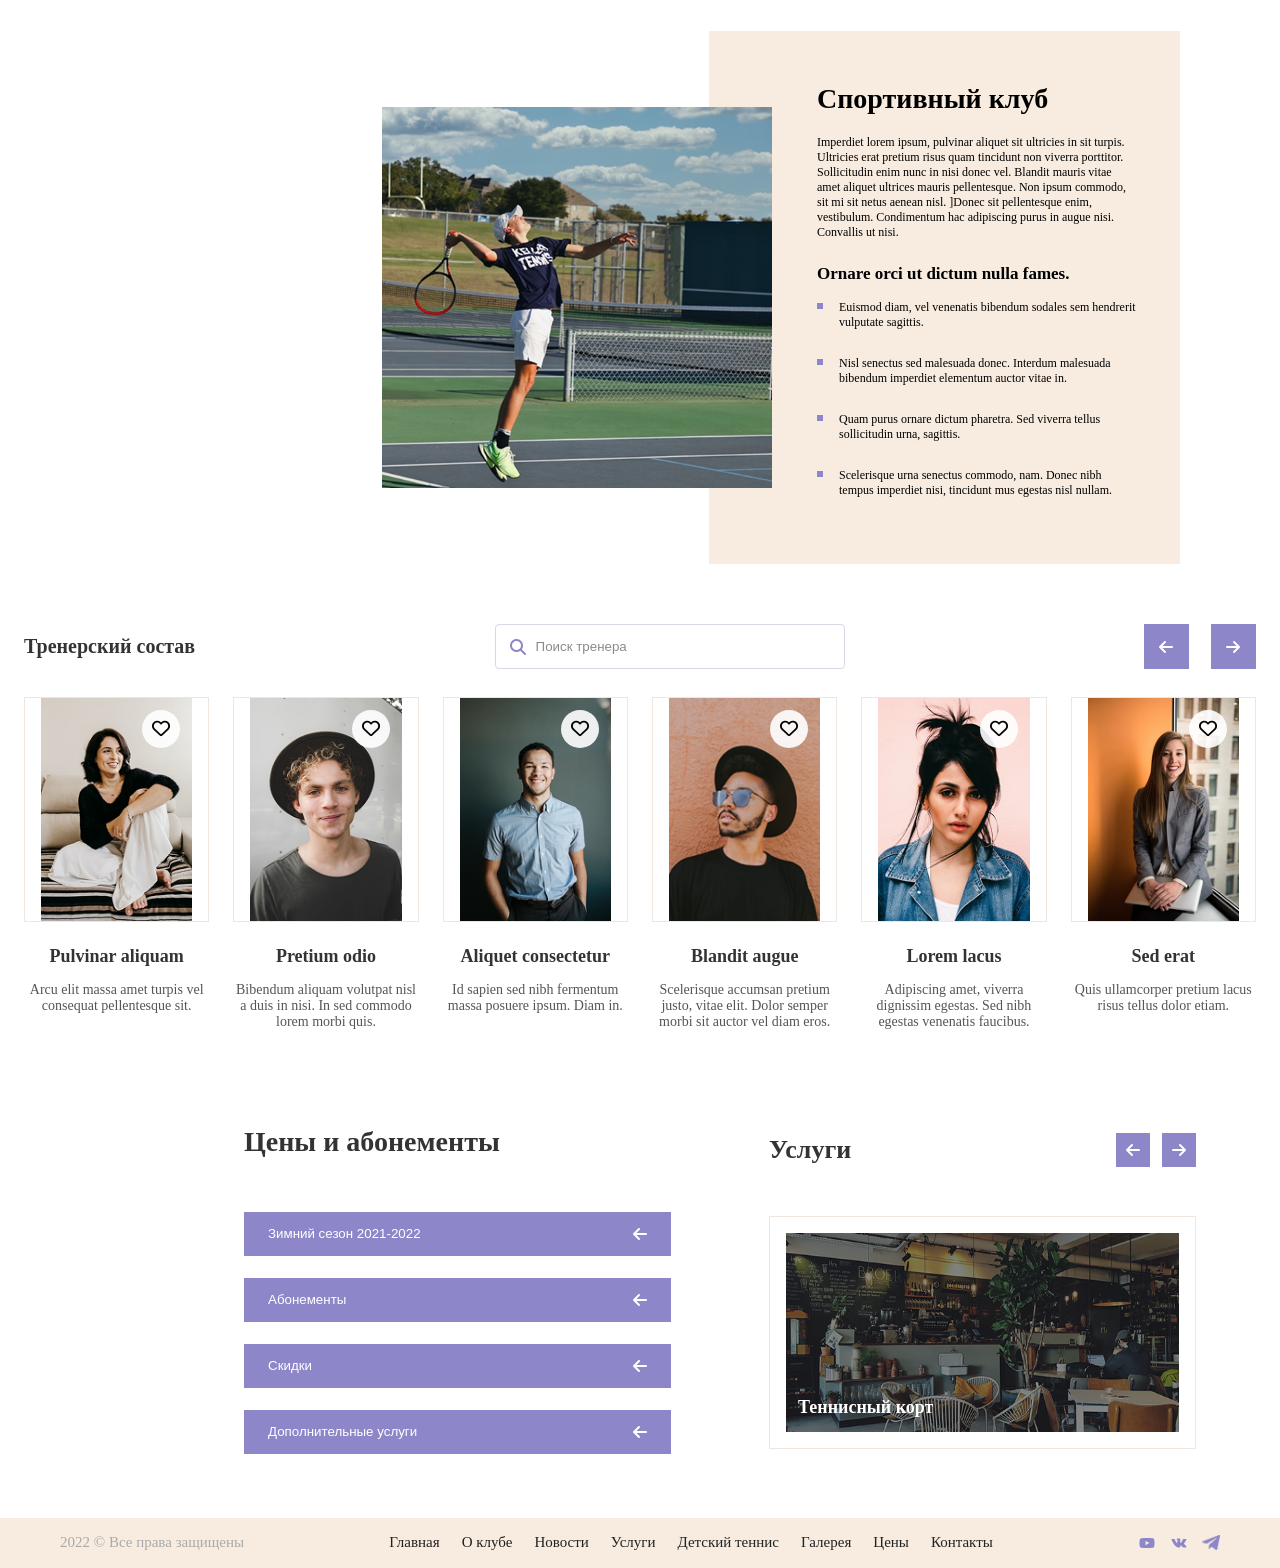
==== commit 4f0172e7: "figma-edit-oxirgi-biti" ====
--- a/home/index.html
+++ b/home/index.html
@@ -165,16 +165,16 @@
 
             <label class="search">
                 <i class="fa-solid fa-magnifying-glass"></i>
-                <input type="search" placeholder="Поиск тренера">
+                <input class="inp1" type="search" placeholder="Поиск тренера">
             </label>
 
             <div class="leftorrightheaders">
                 <button class="belgi-btn">
-                    <i class="fa-solid fa-arrow-left"></i>
+                    <i id='liked' class="fa-solid fa-arrow-left"></i>
                 </button>
 
                 <button class="belgi-btn">
-                    <i class="fa-solid fa-arrow-right"></i>
+                    <i id='liked' class= "fa-solid fa-arrow-right"></i>
                 </button>
             </div>
         </div>
@@ -184,7 +184,7 @@
                 <div class="photo">
                     <img src="../assets/Rectangle 39 (2).png" alt="">
                     <button class="like-btn" type="button" aria-label="Нравится: Pulvinar aliquam" aria-pressed="false">
-                        <i class="fa-regular fa-heart"></i>
+                        <i id="liked" class="fa-regular fa-heart"></i>
                     </button>
                 </div>
 
@@ -197,7 +197,7 @@
                 <div class="photo">
                     <img src="../assets/Rectangle 52.png" alt="">
                     <button class="like-btn" type="button" aria-label="Нравится: Pretium odio" aria-pressed="false">
-                        <i class="fa-regular fa-heart"></i>
+                        <i id = 'liked' class="fa-regular fa-heart"></i>
                     </button>
                 </div>
 
@@ -210,7 +210,7 @@
                 <div class="photo">
                     <img src="../assets/Rectangle 54.png" alt="">
                     <button class="like-btn" type="button" aria-label="Нравится: Aliquet consectetur" aria-pressed="false">
-                        <i class="fa-regular fa-heart"></i>
+                        <i id = 'liked' class="fa-regular fa-heart"></i>
                     </button>
                 </div>
 
@@ -223,7 +223,7 @@
                 <div class="photo">
                     <img src="../assets/Rectangle 56.png" alt="">
                     <button class="like-btn" type="button" aria-label="Нравится: Blandit augue" aria-pressed="false">
-                        <i class="fa-regular fa-heart"></i>
+                        <i id = 'liked' class="fa-regular fa-heart"></i>
                     </button>
                 </div>
 
@@ -236,7 +236,7 @@
                 <div class="photo">
                     <img src="../assets/Rectangle 58.png" alt="">
                     <button class="like-btn" type="button" aria-label="Нравится: Lorem lacus" aria-pressed="false">
-                        <i class="fa-regular fa-heart"></i>
+                        <i id = 'liked' class="fa-regular fa-heart"></i>
                     </button>
                 </div>
 
@@ -249,7 +249,7 @@
                 <div class="photo">
                     <img src="../assets/Rectangle 60.png" alt="">
                     <button class="like-btn" type="button" aria-label="Нравится: Sed erat" aria-pressed="false">
-                        <i class="fa-regular fa-heart"></i>
+                        <i id = 'liked' class="fa-regular fa-heart"></i>
                     </button>
                 </div>
 
--- a/home/style.css
+++ b/home/style.css
@@ -417,21 +417,9 @@
     color: #555;
     cursor: pointer;
     font-size: 18px;
-    transition: color 0.2s ease, transform 0.2s ease;
-}
-
-.like-btn:hover {
-    transform: scale(1.08);
-}
-
-.like-btn:focus-visible {
-    outline: 2px solid #8d86c9;
-    outline-offset: 2px;
-}
-
-.like-btn.is-liked {
-    color: #e54864;
-}
+}
+
+
 
 .malumotimgpagefour {
     padding-top: 24px;
